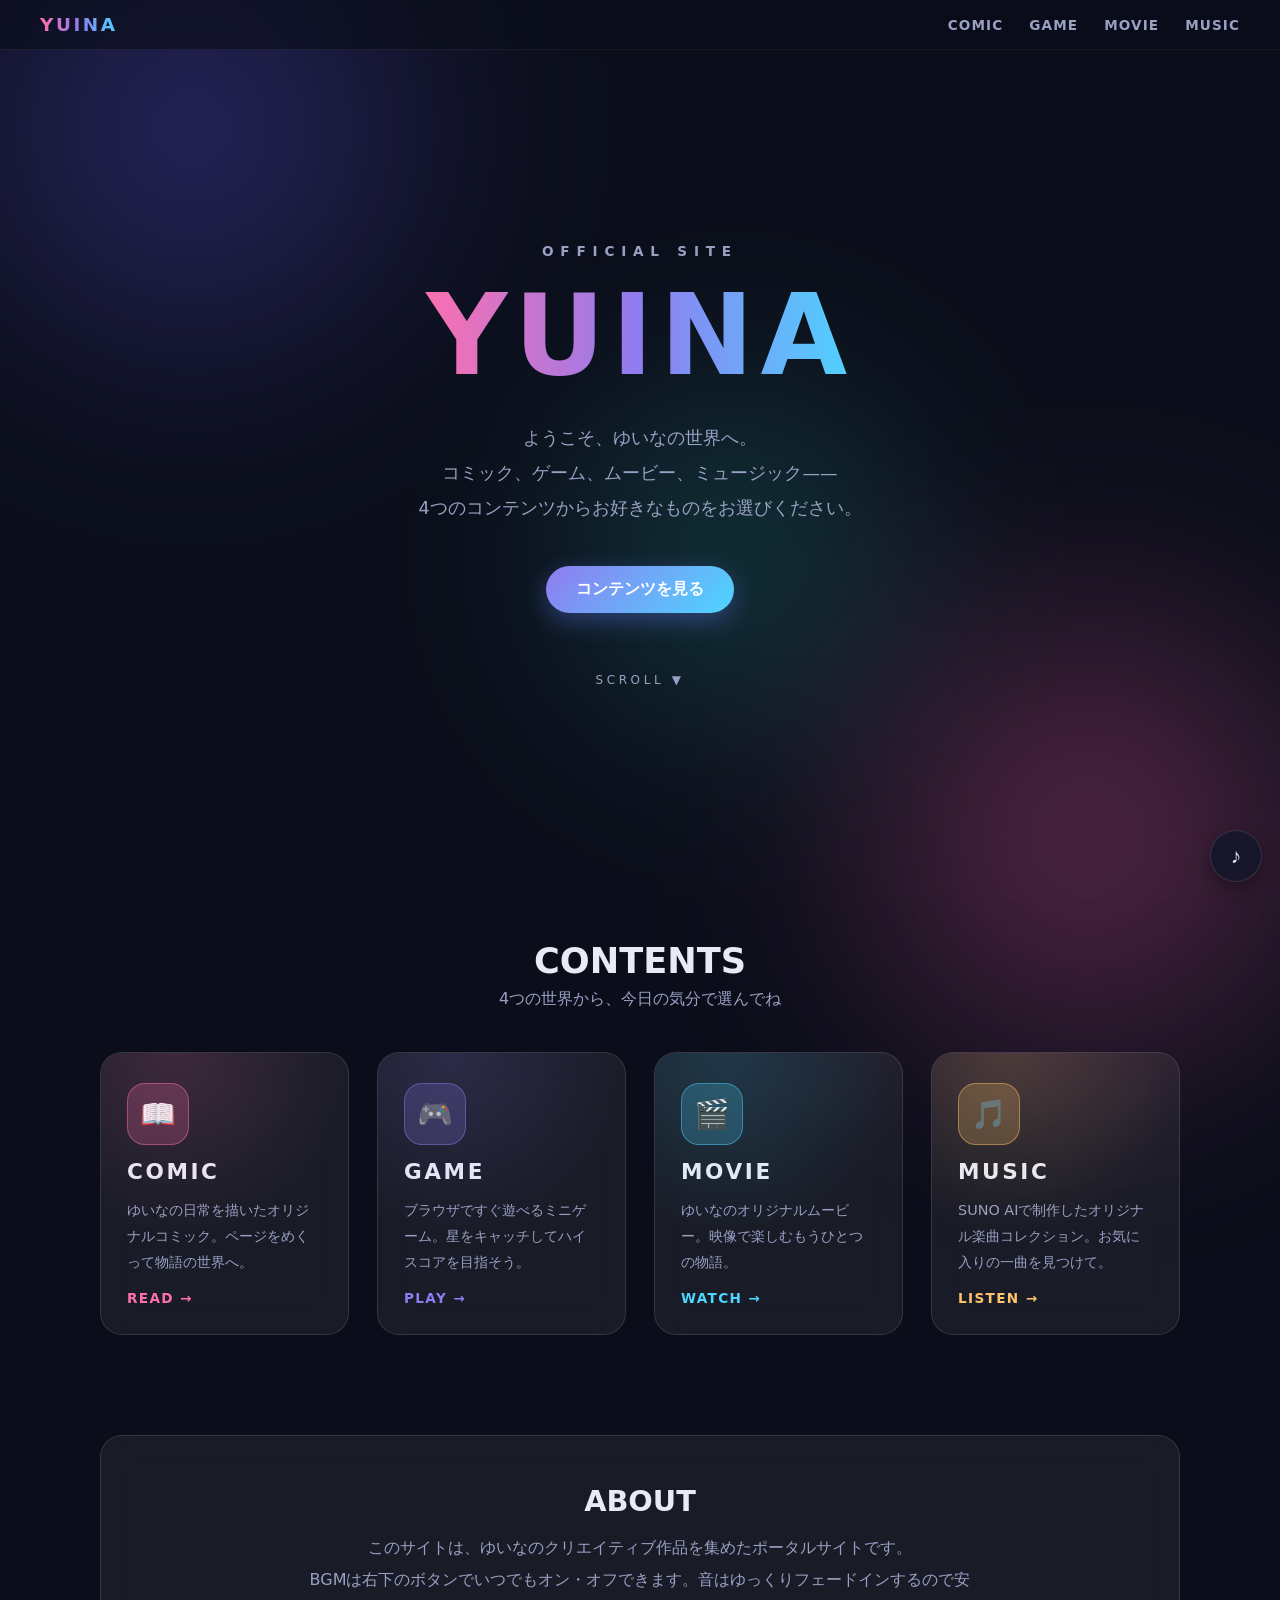
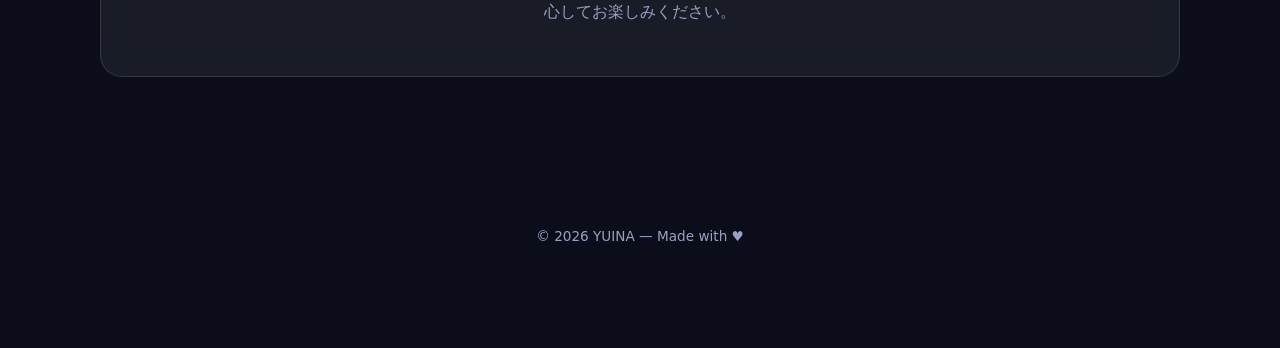
==== index.html @ 10d80e26 "Redesign Yuina site as modern LP with Comic/Game/Movie/Music hub - Rebuild index.html as a modern la" ====
<!doctype html>
<html lang="ja">
  <head>
    <meta charset="UTF-8" />
    <meta name="viewport" content="width=device-width, initial-scale=1.0" />
    <title>YUINA — Comic / Game / Movie / Music</title>
    <meta name="description" content="ゆいなの公式サイト。Comic・Game・Movie・Musicの4つのコンテンツをお楽しみください。" />
    <link rel="stylesheet" href="css/style.css" />
    <style>
      /* ===== LP 専用スタイル ===== */
      .hero {
        min-height: calc(100svh - 70px);
        display: grid;
        place-items: center;
        text-align: center;
        padding: clamp(40px, 8vw, 80px) 0;
      }
      .hero .eyebrow {
        font-size: 0.85rem;
        font-weight: 700;
        letter-spacing: 0.5em;
        color: var(--text-dim);
        text-transform: uppercase;
        margin: 0 0 18px;
      }
      .hero h1 {
        margin: 0;
        font-size: clamp(3rem, 13vw, 7rem);
        line-height: 1.05;
        letter-spacing: 0.06em;
      }
      .hero .lead {
        margin: 26px auto 0;
        max-width: 38em;
        color: var(--text-dim);
        line-height: 2;
        font-size: clamp(0.95rem, 2.6vw, 1.1rem);
      }
      .hero .cta {
        margin-top: 40px;
        display: flex;
        gap: 14px;
        justify-content: center;
        flex-wrap: wrap;
      }
      .scroll-hint {
        margin-top: 60px;
        color: var(--text-dim);
        font-size: 0.75rem;
        letter-spacing: 0.3em;
        animation: bob 2.2s ease-in-out infinite;
      }
      @keyframes bob {
        0%, 100% { transform: translateY(0); opacity: 0.6; }
        50% { transform: translateY(8px); opacity: 1; }
      }

      /* ===== コンテンツ選択カード ===== */
      .contents-section { padding: clamp(30px, 6vw, 60px) 0 20px; }
      .contents-section h2 {
        text-align: center;
        font-size: clamp(1.5rem, 4.5vw, 2.2rem);
        margin: 0 0 8px;
      }
      .contents-section .sub {
        text-align: center;
        color: var(--text-dim);
        margin: 0 0 42px;
      }
      .card-grid {
        display: grid;
        grid-template-columns: repeat(auto-fit, minmax(230px, 1fr));
        gap: clamp(16px, 3vw, 28px);
      }
      .content-card {
        position: relative;
        display: flex;
        flex-direction: column;
        gap: 14px;
        padding: 30px 26px 28px;
        text-decoration: none;
        color: var(--text);
        overflow: hidden;
        transition: transform 0.35s cubic-bezier(0.2, 0.8, 0.2, 1), box-shadow 0.35s ease, border-color 0.35s ease;
      }
      .content-card:hover {
        transform: translateY(-8px) scale(1.02);
        border-color: rgba(255, 255, 255, 0.28);
        box-shadow: 0 18px 44px rgba(0, 0, 0, 0.45);
      }
      .content-card::before {
        content: "";
        position: absolute;
        inset: 0;
        background: radial-gradient(circle at 30% 0%, var(--card-accent) 0%, transparent 55%);
        opacity: 0.16;
        transition: opacity 0.35s ease;
      }
      .content-card:hover::before { opacity: 0.34; }
      .content-card .icon {
        width: 62px;
        height: 62px;
        display: grid;
        place-items: center;
        font-size: 1.8rem;
        border-radius: 18px;
        background: color-mix(in srgb, var(--card-accent) 22%, transparent);
        border: 1px solid color-mix(in srgb, var(--card-accent) 45%, transparent);
      }
      .content-card h3 {
        margin: 0;
        font-size: 1.35rem;
        letter-spacing: 0.12em;
      }
      .content-card p {
        margin: 0;
        color: var(--text-dim);
        font-size: 0.9rem;
        line-height: 1.8;
        flex: 1;
      }
      .content-card .go {
        font-weight: 700;
        font-size: 0.85rem;
        letter-spacing: 0.1em;
        color: var(--card-accent);
        transition: transform 0.3s ease;
      }
      .content-card:hover .go { transform: translateX(6px); }
      .card-comic { --card-accent: var(--accent-comic); }
      .card-game  { --card-accent: var(--accent-game); }
      .card-movie { --card-accent: var(--accent-movie); }
      .card-music { --card-accent: var(--accent-music); }

      /* ===== about ===== */
      .about {
        margin-top: clamp(50px, 9vw, 100px);
        padding: clamp(28px, 5vw, 48px);
        text-align: center;
      }
      .about h2 { margin: 0 0 14px; font-size: clamp(1.3rem, 4vw, 1.8rem); }
      .about p { margin: 0 auto; max-width: 42em; color: var(--text-dim); line-height: 2; }
    </style>
  </head>
  <body>
    <div class="aurora" aria-hidden="true"><span class="blob"></span></div>

    <header class="site-header">
      <a class="brand" href="index.html">YUINA</a>
      <nav class="site-nav" aria-label="メインナビゲーション">
        <a href="comic.html">COMIC</a>
        <a href="game.html">GAME</a>
        <a href="movie.html">MOVIE</a>
        <a href="music.html">MUSIC</a>
      </nav>
    </header>

    <main>
      <!-- ヒーロー -->
      <section class="hero container">
        <div>
          <p class="eyebrow">Official Site</p>
          <h1 class="gradient-text">YUINA</h1>
          <p class="lead">
            ようこそ、ゆいなの世界へ。<br />
            コミック、ゲーム、ムービー、ミュージック——<br class="sp-only" />
            4つのコンテンツからお好きなものをお選びください。
          </p>
          <div class="cta">
            <a class="btn" href="#contents">コンテンツを見る</a>
          </div>
          <div class="scroll-hint" aria-hidden="true">SCROLL ▼</div>
        </div>
      </section>

      <!-- コンテンツ選択 -->
      <section id="contents" class="contents-section container">
        <h2 class="reveal">CONTENTS</h2>
        <p class="sub reveal">4つの世界から、今日の気分で選んでね</p>
        <div class="card-grid">
          <a class="content-card glass card-comic reveal" href="comic.html">
            <span class="icon" aria-hidden="true">📖</span>
            <h3>COMIC</h3>
            <p>ゆいなの日常を描いたオリジナルコミック。ページをめくって物語の世界へ。</p>
            <span class="go">READ →</span>
          </a>
          <a class="content-card glass card-game reveal" href="game.html">
            <span class="icon" aria-hidden="true">🎮</span>
            <h3>GAME</h3>
            <p>ブラウザですぐ遊べるミニゲーム。星をキャッチしてハイスコアを目指そう。</p>
            <span class="go">PLAY →</span>
          </a>
          <a class="content-card glass card-movie reveal" href="movie.html">
            <span class="icon" aria-hidden="true">🎬</span>
            <h3>MOVIE</h3>
            <p>ゆいなのオリジナルムービー。映像で楽しむもうひとつの物語。</p>
            <span class="go">WATCH →</span>
          </a>
          <a class="content-card glass card-music reveal" href="music.html">
            <span class="icon" aria-hidden="true">🎵</span>
            <h3>MUSIC</h3>
            <p>SUNO AIで制作したオリジナル楽曲コレクション。お気に入りの一曲を見つけて。</p>
            <span class="go">LISTEN →</span>
          </a>
        </div>

        <!-- about -->
        <div class="about glass reveal">
          <h2>ABOUT</h2>
          <p>
            このサイトは、ゆいなのクリエイティブ作品を集めたポータルサイトです。<br />
            BGMは右下のボタンでいつでもオン・オフできます。音はゆっくりフェードインするので安心してお楽しみください。
          </p>
        </div>
      </section>
    </main>

    <footer class="site-footer">
      <p>© 2026 YUINA — Made with ♥</p>
    </footer>

    <script src="js/bgm.js"></script>
    <script src="js/reveal.js"></script>
  </body>
</html>
---- css/style.css ----
/* ===== Yuina Site — shared styles ===== */
:root {
  --bg: #0b0e1a;
  --bg-2: #11152a;
  --text: #e8eaf6;
  --text-dim: #9aa0c3;
  --glass: rgba(255, 255, 255, 0.06);
  --glass-border: rgba(255, 255, 255, 0.12);
  --accent-comic: #ff6fae;
  --accent-game: #8f7cf0;
  --accent-movie: #4dd6ff;
  --accent-music: #ffc46b;
  --radius: 22px;
  color-scheme: dark;
}

* { box-sizing: border-box; }

html { scroll-behavior: smooth; }

body {
  margin: 0;
  min-height: 100vh;
  font-family: "Hiragino Kaku Gothic ProN", "Yu Gothic", "Meiryo", system-ui, sans-serif;
  color: var(--text);
  background: var(--bg);
  overflow-x: hidden;
}

/* --- animated aurora background --- */
.aurora {
  position: fixed;
  inset: 0;
  z-index: -2;
  background: var(--bg);
}
.aurora::before,
.aurora::after {
  content: "";
  position: absolute;
  width: 60vmax;
  height: 60vmax;
  border-radius: 50%;
  filter: blur(90px);
  opacity: 0.35;
  animation: drift 26s ease-in-out infinite alternate;
}
.aurora::before {
  background: radial-gradient(circle, #6a5cff 0%, transparent 60%);
  top: -20vmax;
  left: -15vmax;
}
.aurora::after {
  background: radial-gradient(circle, #ff5fa8 0%, transparent 60%);
  bottom: -25vmax;
  right: -15vmax;
  animation-delay: -13s;
}
.aurora .blob {
  position: absolute;
  width: 45vmax;
  height: 45vmax;
  border-radius: 50%;
  filter: blur(90px);
  opacity: 0.25;
  background: radial-gradient(circle, #35d6c8 0%, transparent 60%);
  top: 30%;
  left: 35%;
  animation: drift 32s ease-in-out infinite alternate-reverse;
}
@keyframes drift {
  from { transform: translate(0, 0) scale(1); }
  to   { transform: translate(8vmax, -6vmax) scale(1.15); }
}

/* --- header --- */
.site-header {
  position: sticky;
  top: 0;
  z-index: 10;
  display: flex;
  align-items: center;
  justify-content: space-between;
  gap: 16px;
  padding: 14px clamp(16px, 4vw, 40px);
  background: rgba(11, 14, 26, 0.6);
  backdrop-filter: blur(14px);
  -webkit-backdrop-filter: blur(14px);
  border-bottom: 1px solid rgba(255, 255, 255, 0.06);
}
.brand {
  font-weight: 800;
  font-size: 1.15rem;
  letter-spacing: 0.14em;
  text-decoration: none;
  background: linear-gradient(90deg, #ff6fae, #8f7cf0, #4dd6ff);
  -webkit-background-clip: text;
  background-clip: text;
  color: transparent;
}
.site-nav {
  display: flex;
  gap: clamp(10px, 2.5vw, 26px);
  flex-wrap: wrap;
}
.site-nav a {
  color: var(--text-dim);
  text-decoration: none;
  font-size: 0.85rem;
  font-weight: 600;
  letter-spacing: 0.08em;
  transition: color 0.2s ease;
}
.site-nav a:hover,
.site-nav a[aria-current="page"] { color: var(--text); }

/* --- layout helpers --- */
.container {
  width: min(100%, 1080px);
  margin-inline: auto;
  padding: 0 clamp(16px, 4vw, 32px);
}

.glass {
  background: var(--glass);
  border: 1px solid var(--glass-border);
  border-radius: var(--radius);
  backdrop-filter: blur(16px);
  -webkit-backdrop-filter: blur(16px);
}

/* --- page hero (sub pages) --- */
.page-hero {
  padding: clamp(48px, 9vw, 90px) 0 clamp(24px, 4vw, 40px);
  text-align: center;
}
.page-hero .eyebrow {
  font-size: 0.8rem;
  font-weight: 700;
  letter-spacing: 0.35em;
  color: var(--text-dim);
  text-transform: uppercase;
  margin: 0 0 12px;
}
.page-hero h1 {
  margin: 0;
  font-size: clamp(2rem, 7vw, 3.4rem);
  line-height: 1.15;
}
.page-hero p.lead {
  margin: 18px auto 0;
  max-width: 44em;
  color: var(--text-dim);
  line-height: 1.9;
}
.gradient-text {
  background: linear-gradient(90deg, #ff6fae, #8f7cf0, #4dd6ff);
  -webkit-background-clip: text;
  background-clip: text;
  color: transparent;
}

/* --- scroll reveal --- */
.reveal {
  opacity: 0;
  transform: translateY(28px);
  transition: opacity 0.7s ease, transform 0.7s ease;
}
.reveal.is-visible {
  opacity: 1;
  transform: none;
}

/* --- buttons --- */
.btn {
  display: inline-flex;
  align-items: center;
  gap: 8px;
  border: none;
  border-radius: 999px;
  padding: 13px 30px;
  font-size: 1rem;
  font-weight: 700;
  color: #fff;
  background: linear-gradient(135deg, #8f7cf0, #4dd6ff);
  cursor: pointer;
  text-decoration: none;
  box-shadow: 0 8px 24px rgba(102, 125, 255, 0.35);
  transition: transform 0.2s ease, box-shadow 0.2s ease;
}
.btn:hover { transform: translateY(-2px); box-shadow: 0 12px 28px rgba(102, 125, 255, 0.45); }
.btn:active { transform: translateY(0); }
.btn.ghost {
  background: transparent;
  border: 1px solid var(--glass-border);
  box-shadow: none;
  color: var(--text);
}
.btn.ghost:hover { border-color: rgba(255, 255, 255, 0.35); }

/* --- BGM toggle --- */
.bgm-toggle {
  position: fixed;
  right: 18px;
  bottom: 18px;
  z-index: 20;
  width: 52px;
  height: 52px;
  border-radius: 50%;
  border: 1px solid var(--glass-border);
  background: rgba(17, 21, 42, 0.8);
  backdrop-filter: blur(12px);
  -webkit-backdrop-filter: blur(12px);
  color: var(--text);
  font-size: 1.3rem;
  cursor: pointer;
  display: grid;
  place-items: center;
  transition: transform 0.2s ease, box-shadow 0.2s ease;
  box-shadow: 0 6px 18px rgba(0, 0, 0, 0.35);
}
.bgm-toggle:hover { transform: scale(1.08); }
.bgm-toggle.is-playing {
  box-shadow: 0 0 0 0 rgba(143, 124, 240, 0.6);
  animation: bgm-pulse 2.6s ease-out infinite;
}
@keyframes bgm-pulse {
  0%   { box-shadow: 0 0 0 0 rgba(143, 124, 240, 0.45); }
  100% { box-shadow: 0 0 0 18px rgba(143, 124, 240, 0); }
}

/* --- footer --- */
.site-footer {
  margin-top: clamp(48px, 8vw, 90px);
  padding: 28px 16px 90px;
  text-align: center;
  color: var(--text-dim);
  font-size: 0.85rem;
}

/* --- placeholder notice --- */
.notice {
  padding: 18px 22px;
  border-radius: 14px;
  border: 1px dashed rgba(255, 255, 255, 0.25);
  color: var(--text-dim);
  font-size: 0.9rem;
  line-height: 1.8;
}
.notice code {
  color: var(--text);
  background: rgba(255, 255, 255, 0.08);
  border-radius: 6px;
  padding: 2px 6px;
  font-size: 0.85em;
}

@media (prefers-reduced-motion: reduce) {
  .aurora::before, .aurora::after, .aurora .blob { animation: none; }
  .reveal { opacity: 1; transform: none; transition: none; }
  html { scroll-behavior: auto; }
}
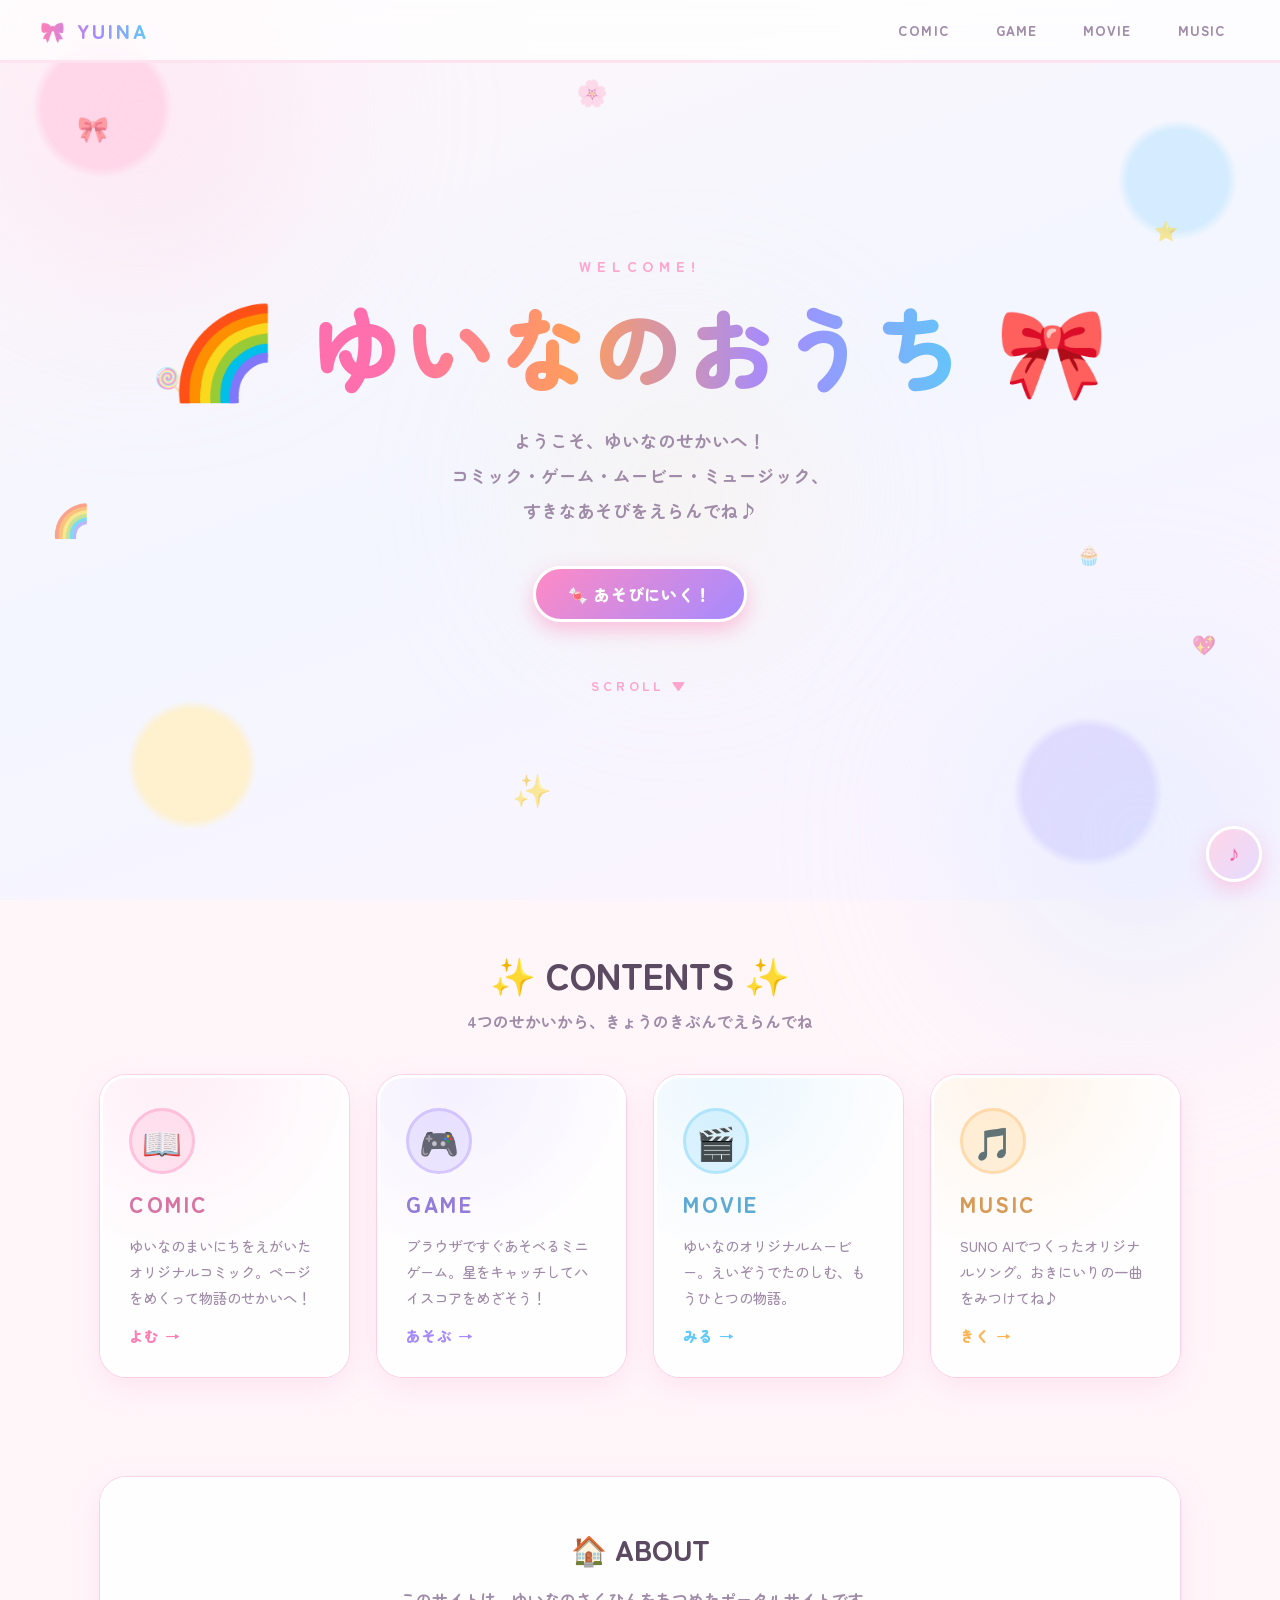
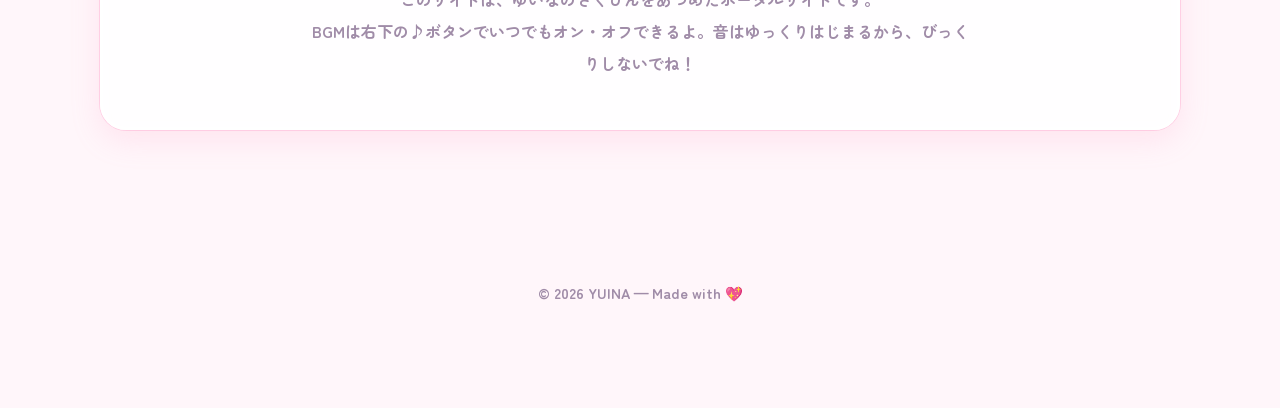
==== commit 2e4de1ba: "Restyle site with cute pop pastel theme for Yuina - Switch from dark theme to pastel pink/lavender p" ====
--- a/index.html
+++ b/index.html
@@ -3,50 +3,59 @@
   <head>
     <meta charset="UTF-8" />
     <meta name="viewport" content="width=device-width, initial-scale=1.0" />
-    <title>YUINA — Comic / Game / Movie / Music</title>
+    <title>ゆいなのおうち — Comic / Game / Movie / Music</title>
     <meta name="description" content="ゆいなの公式サイト。Comic・Game・Movie・Musicの4つのコンテンツをお楽しみください。" />
     <link rel="stylesheet" href="css/style.css" />
     <style>
       /* ===== LP 専用スタイル ===== */
       .hero {
-        min-height: calc(100svh - 70px);
+        min-height: calc(100svh - 76px);
         display: grid;
         place-items: center;
         text-align: center;
         padding: clamp(40px, 8vw, 80px) 0;
       }
       .hero .eyebrow {
-        font-size: 0.85rem;
-        font-weight: 700;
-        letter-spacing: 0.5em;
-        color: var(--text-dim);
+        font-size: 0.9rem;
+        font-weight: 900;
+        letter-spacing: 0.4em;
+        color: #ffa5cd;
         text-transform: uppercase;
         margin: 0 0 18px;
       }
       .hero h1 {
         margin: 0;
-        font-size: clamp(3rem, 13vw, 7rem);
-        line-height: 1.05;
-        letter-spacing: 0.06em;
+        font-size: clamp(2.6rem, 11vw, 5.6rem);
+        line-height: 1.15;
+        font-weight: 900;
+        letter-spacing: 0.04em;
+      }
+      .hero h1 .deco { display: inline-block; animation: bounce 2s ease-in-out infinite; }
+      .hero h1 .deco:last-child { animation-delay: 0.4s; }
+      @keyframes bounce {
+        0%, 100% { transform: translateY(0) rotate(-6deg); }
+        50% { transform: translateY(-12px) rotate(6deg); }
       }
       .hero .lead {
         margin: 26px auto 0;
         max-width: 38em;
         color: var(--text-dim);
         line-height: 2;
+        font-weight: 700;
         font-size: clamp(0.95rem, 2.6vw, 1.1rem);
       }
       .hero .cta {
-        margin-top: 40px;
+        margin-top: 38px;
         display: flex;
         gap: 14px;
         justify-content: center;
         flex-wrap: wrap;
       }
       .scroll-hint {
-        margin-top: 60px;
-        color: var(--text-dim);
-        font-size: 0.75rem;
+        margin-top: 54px;
+        color: #ffa5cd;
+        font-weight: 900;
+        font-size: 0.8rem;
         letter-spacing: 0.3em;
         animation: bob 2.2s ease-in-out infinite;
       }
@@ -59,12 +68,14 @@
       .contents-section { padding: clamp(30px, 6vw, 60px) 0 20px; }
       .contents-section h2 {
         text-align: center;
-        font-size: clamp(1.5rem, 4.5vw, 2.2rem);
+        font-size: clamp(1.6rem, 4.5vw, 2.3rem);
+        font-weight: 900;
         margin: 0 0 8px;
       }
       .contents-section .sub {
         text-align: center;
         color: var(--text-dim);
+        font-weight: 700;
         margin: 0 0 42px;
       }
       .card-grid {
@@ -81,36 +92,39 @@
         text-decoration: none;
         color: var(--text);
         overflow: hidden;
-        transition: transform 0.35s cubic-bezier(0.2, 0.8, 0.2, 1), box-shadow 0.35s ease, border-color 0.35s ease;
+        transition: transform 0.35s cubic-bezier(0.34, 1.56, 0.64, 1), box-shadow 0.35s ease;
       }
       .content-card:hover {
-        transform: translateY(-8px) scale(1.02);
-        border-color: rgba(255, 255, 255, 0.28);
-        box-shadow: 0 18px 44px rgba(0, 0, 0, 0.45);
+        transform: translateY(-10px) rotate(-1.5deg) scale(1.03);
+        box-shadow: 0 20px 44px color-mix(in srgb, var(--card-accent) 35%, transparent), 0 0 0 1px var(--card-border);
       }
       .content-card::before {
         content: "";
         position: absolute;
         inset: 0;
         background: radial-gradient(circle at 30% 0%, var(--card-accent) 0%, transparent 55%);
-        opacity: 0.16;
+        opacity: 0.12;
         transition: opacity 0.35s ease;
       }
-      .content-card:hover::before { opacity: 0.34; }
+      .content-card:hover::before { opacity: 0.26; }
       .content-card .icon {
-        width: 62px;
-        height: 62px;
+        width: 66px;
+        height: 66px;
         display: grid;
         place-items: center;
-        font-size: 1.8rem;
-        border-radius: 18px;
-        background: color-mix(in srgb, var(--card-accent) 22%, transparent);
-        border: 1px solid color-mix(in srgb, var(--card-accent) 45%, transparent);
-      }
+        font-size: 2rem;
+        border-radius: 50%;
+        background: color-mix(in srgb, var(--card-accent) 18%, #fff);
+        border: 3px solid color-mix(in srgb, var(--card-accent) 45%, #fff);
+        transition: transform 0.35s cubic-bezier(0.34, 1.56, 0.64, 1);
+      }
+      .content-card:hover .icon { transform: scale(1.15) rotate(10deg); }
       .content-card h3 {
         margin: 0;
         font-size: 1.35rem;
+        font-weight: 900;
         letter-spacing: 0.12em;
+        color: color-mix(in srgb, var(--card-accent) 75%, #5c4a63);
       }
       .content-card p {
         margin: 0;
@@ -120,13 +134,13 @@
         flex: 1;
       }
       .content-card .go {
-        font-weight: 700;
-        font-size: 0.85rem;
+        font-weight: 900;
+        font-size: 0.9rem;
         letter-spacing: 0.1em;
         color: var(--card-accent);
         transition: transform 0.3s ease;
       }
-      .content-card:hover .go { transform: translateX(6px); }
+      .content-card:hover .go { transform: translateX(8px); }
       .card-comic { --card-accent: var(--accent-comic); }
       .card-game  { --card-accent: var(--accent-game); }
       .card-movie { --card-accent: var(--accent-movie); }
@@ -138,15 +152,25 @@
         padding: clamp(28px, 5vw, 48px);
         text-align: center;
       }
-      .about h2 { margin: 0 0 14px; font-size: clamp(1.3rem, 4vw, 1.8rem); }
-      .about p { margin: 0 auto; max-width: 42em; color: var(--text-dim); line-height: 2; }
+      .about h2 { margin: 0 0 14px; font-size: clamp(1.3rem, 4vw, 1.8rem); font-weight: 900; }
+      .about p { margin: 0 auto; max-width: 42em; color: var(--text-dim); line-height: 2; font-weight: 700; }
     </style>
   </head>
   <body>
     <div class="aurora" aria-hidden="true"><span class="blob"></span></div>
+    <div class="floaties" aria-hidden="true">
+      <span style="top: 12%; left: 6%">🎀</span>
+      <span style="top: 24%; right: 8%">⭐</span>
+      <span style="top: 55%; left: 4%">🌈</span>
+      <span style="top: 70%; right: 5%">💖</span>
+      <span style="top: 40%; left: 12%">🍭</span>
+      <span style="top: 85%; left: 40%">✨</span>
+      <span style="top: 8%; left: 45%">🌸</span>
+      <span style="top: 60%; right: 14%">🧁</span>
+    </div>
 
     <header class="site-header">
-      <a class="brand" href="index.html">YUINA</a>
+      <a class="brand" href="index.html">🎀 YUINA</a>
       <nav class="site-nav" aria-label="メインナビゲーション">
         <a href="comic.html">COMIC</a>
         <a href="game.html">GAME</a>
@@ -159,15 +183,15 @@
       <!-- ヒーロー -->
       <section class="hero container">
         <div>
-          <p class="eyebrow">Official Site</p>
-          <h1 class="gradient-text">YUINA</h1>
+          <p class="eyebrow">Welcome!</p>
+          <h1><span class="deco">🌈</span> <span class="gradient-text">ゆいなのおうち</span> <span class="deco">🎀</span></h1>
           <p class="lead">
-            ようこそ、ゆいなの世界へ。<br />
-            コミック、ゲーム、ムービー、ミュージック——<br class="sp-only" />
-            4つのコンテンツからお好きなものをお選びください。
+            ようこそ、ゆいなのせかいへ！<br />
+            コミック・ゲーム・ムービー・ミュージック、<br />
+            すきなあそびをえらんでね♪
           </p>
           <div class="cta">
-            <a class="btn" href="#contents">コンテンツを見る</a>
+            <a class="btn" href="#contents">🍬 あそびにいく！</a>
           </div>
           <div class="scroll-hint" aria-hidden="true">SCROLL ▼</div>
         </div>
@@ -175,48 +199,48 @@
 
       <!-- コンテンツ選択 -->
       <section id="contents" class="contents-section container">
-        <h2 class="reveal">CONTENTS</h2>
-        <p class="sub reveal">4つの世界から、今日の気分で選んでね</p>
+        <h2 class="reveal">✨ CONTENTS ✨</h2>
+        <p class="sub reveal">4つのせかいから、きょうのきぶんでえらんでね</p>
         <div class="card-grid">
           <a class="content-card glass card-comic reveal" href="comic.html">
             <span class="icon" aria-hidden="true">📖</span>
             <h3>COMIC</h3>
-            <p>ゆいなの日常を描いたオリジナルコミック。ページをめくって物語の世界へ。</p>
-            <span class="go">READ →</span>
+            <p>ゆいなのまいにちをえがいたオリジナルコミック。ページをめくって物語のせかいへ！</p>
+            <span class="go">よむ →</span>
           </a>
           <a class="content-card glass card-game reveal" href="game.html">
             <span class="icon" aria-hidden="true">🎮</span>
             <h3>GAME</h3>
-            <p>ブラウザですぐ遊べるミニゲーム。星をキャッチしてハイスコアを目指そう。</p>
-            <span class="go">PLAY →</span>
+            <p>ブラウザですぐあそべるミニゲーム。星をキャッチしてハイスコアをめざそう！</p>
+            <span class="go">あそぶ →</span>
           </a>
           <a class="content-card glass card-movie reveal" href="movie.html">
             <span class="icon" aria-hidden="true">🎬</span>
             <h3>MOVIE</h3>
-            <p>ゆいなのオリジナルムービー。映像で楽しむもうひとつの物語。</p>
-            <span class="go">WATCH →</span>
+            <p>ゆいなのオリジナルムービー。えいぞうでたのしむ、もうひとつの物語。</p>
+            <span class="go">みる →</span>
           </a>
           <a class="content-card glass card-music reveal" href="music.html">
             <span class="icon" aria-hidden="true">🎵</span>
             <h3>MUSIC</h3>
-            <p>SUNO AIで制作したオリジナル楽曲コレクション。お気に入りの一曲を見つけて。</p>
-            <span class="go">LISTEN →</span>
+            <p>SUNO AIでつくったオリジナルソング。おきにいりの一曲をみつけてね♪</p>
+            <span class="go">きく →</span>
           </a>
         </div>
 
         <!-- about -->
         <div class="about glass reveal">
-          <h2>ABOUT</h2>
+          <h2>🏠 ABOUT</h2>
           <p>
-            このサイトは、ゆいなのクリエイティブ作品を集めたポータルサイトです。<br />
-            BGMは右下のボタンでいつでもオン・オフできます。音はゆっくりフェードインするので安心してお楽しみください。
+            このサイトは、ゆいなのさくひんをあつめたポータルサイトです。<br />
+            BGMは右下の♪ボタンでいつでもオン・オフできるよ。音はゆっくりはじまるから、びっくりしないでね！
           </p>
         </div>
       </section>
     </main>
 
     <footer class="site-footer">
-      <p>© 2026 YUINA — Made with ♥</p>
+      <p>© 2026 YUINA — Made with 💖</p>
     </footer>
 
     <script src="js/bgm.js"></script>
--- a/css/style.css
+++ b/css/style.css
@@ -1,17 +1,18 @@
-/* ===== Yuina Site — shared styles ===== */
+/* ===== Yuina Site — shared styles（かわいい♡POPテーマ） ===== */
+@import url("https://fonts.googleapis.com/css2?family=Zen+Maru+Gothic:wght@500;700;900&display=swap");
+
 :root {
-  --bg: #0b0e1a;
-  --bg-2: #11152a;
-  --text: #e8eaf6;
-  --text-dim: #9aa0c3;
-  --glass: rgba(255, 255, 255, 0.06);
-  --glass-border: rgba(255, 255, 255, 0.12);
-  --accent-comic: #ff6fae;
-  --accent-game: #8f7cf0;
-  --accent-movie: #4dd6ff;
-  --accent-music: #ffc46b;
-  --radius: 22px;
-  color-scheme: dark;
+  --bg: #fff6fa;
+  --text: #5c4a63;
+  --text-dim: #a08ca8;
+  --card: rgba(255, 255, 255, 0.85);
+  --card-border: #ffd6e8;
+  --accent-comic: #ff7fb5;
+  --accent-game: #a58bff;
+  --accent-movie: #5fc9f8;
+  --accent-music: #ffb454;
+  --radius: 26px;
+  color-scheme: light;
 }
 
 * { box-sizing: border-box; }
@@ -21,56 +22,83 @@
 body {
   margin: 0;
   min-height: 100vh;
-  font-family: "Hiragino Kaku Gothic ProN", "Yu Gothic", "Meiryo", system-ui, sans-serif;
+  font-family: "Zen Maru Gothic", "Hiragino Maru Gothic ProN", "Yu Gothic", "Meiryo", system-ui, sans-serif;
+  font-weight: 500;
   color: var(--text);
   background: var(--bg);
   overflow-x: hidden;
 }
 
-/* --- animated aurora background --- */
+/* --- ふわふわパステル背景 --- */
 .aurora {
   position: fixed;
   inset: 0;
   z-index: -2;
-  background: var(--bg);
+  background:
+    radial-gradient(circle at 8% 12%, rgba(255, 214, 232, 0.9) 0 60px, transparent 70px),
+    radial-gradient(circle at 92% 20%, rgba(209, 235, 255, 0.9) 0 50px, transparent 60px),
+    radial-gradient(circle at 15% 85%, rgba(255, 240, 200, 0.9) 0 55px, transparent 65px),
+    radial-gradient(circle at 85% 88%, rgba(224, 214, 255, 0.9) 0 65px, transparent 75px),
+    linear-gradient(160deg, #fff6fa 0%, #f3f6ff 50%, #fdf4ff 100%);
 }
 .aurora::before,
 .aurora::after {
   content: "";
   position: absolute;
-  width: 60vmax;
-  height: 60vmax;
+  width: 46vmax;
+  height: 46vmax;
   border-radius: 50%;
-  filter: blur(90px);
-  opacity: 0.35;
-  animation: drift 26s ease-in-out infinite alternate;
+  filter: blur(80px);
+  opacity: 0.5;
+  animation: drift 24s ease-in-out infinite alternate;
 }
 .aurora::before {
-  background: radial-gradient(circle, #6a5cff 0%, transparent 60%);
-  top: -20vmax;
-  left: -15vmax;
+  background: radial-gradient(circle, #ffd1e6 0%, transparent 60%);
+  top: -14vmax;
+  left: -12vmax;
 }
 .aurora::after {
-  background: radial-gradient(circle, #ff5fa8 0%, transparent 60%);
-  bottom: -25vmax;
-  right: -15vmax;
-  animation-delay: -13s;
+  background: radial-gradient(circle, #cfe6ff 0%, transparent 60%);
+  bottom: -18vmax;
+  right: -12vmax;
+  animation-delay: -12s;
 }
 .aurora .blob {
   position: absolute;
-  width: 45vmax;
-  height: 45vmax;
+  width: 38vmax;
+  height: 38vmax;
   border-radius: 50%;
-  filter: blur(90px);
-  opacity: 0.25;
-  background: radial-gradient(circle, #35d6c8 0%, transparent 60%);
-  top: 30%;
-  left: 35%;
-  animation: drift 32s ease-in-out infinite alternate-reverse;
+  filter: blur(80px);
+  opacity: 0.4;
+  background: radial-gradient(circle, #ffeccf 0%, transparent 60%);
+  top: 28%;
+  left: 34%;
+  animation: drift 30s ease-in-out infinite alternate-reverse;
 }
 @keyframes drift {
   from { transform: translate(0, 0) scale(1); }
-  to   { transform: translate(8vmax, -6vmax) scale(1.15); }
+  to   { transform: translate(7vmax, -5vmax) scale(1.12); }
+}
+
+/* --- 浮かぶデコレーション（絵文字） --- */
+.floaties {
+  position: fixed;
+  inset: 0;
+  z-index: -1;
+  pointer-events: none;
+  overflow: hidden;
+}
+.floaties span {
+  position: absolute;
+  font-size: 1.6rem;
+  opacity: 0.5;
+  animation: floaty 9s ease-in-out infinite;
+}
+.floaties span:nth-child(2n) { animation-duration: 12s; font-size: 1.2rem; }
+.floaties span:nth-child(3n) { animation-duration: 15s; font-size: 2rem; }
+@keyframes floaty {
+  0%, 100% { transform: translateY(0) rotate(-8deg); }
+  50%      { transform: translateY(-26px) rotate(8deg); }
 }
 
 /* --- header --- */
@@ -83,36 +111,46 @@
   justify-content: space-between;
   gap: 16px;
   padding: 14px clamp(16px, 4vw, 40px);
-  background: rgba(11, 14, 26, 0.6);
+  background: rgba(255, 255, 255, 0.75);
   backdrop-filter: blur(14px);
   -webkit-backdrop-filter: blur(14px);
-  border-bottom: 1px solid rgba(255, 255, 255, 0.06);
+  border-bottom: 3px solid #ffe3ef;
 }
 .brand {
-  font-weight: 800;
-  font-size: 1.15rem;
+  font-weight: 900;
+  font-size: 1.25rem;
   letter-spacing: 0.14em;
   text-decoration: none;
-  background: linear-gradient(90deg, #ff6fae, #8f7cf0, #4dd6ff);
+  background: linear-gradient(90deg, #ff7fb5, #a58bff, #5fc9f8);
   -webkit-background-clip: text;
   background-clip: text;
   color: transparent;
 }
 .site-nav {
   display: flex;
-  gap: clamp(10px, 2.5vw, 26px);
+  gap: clamp(8px, 2vw, 18px);
   flex-wrap: wrap;
 }
 .site-nav a {
   color: var(--text-dim);
   text-decoration: none;
   font-size: 0.85rem;
-  font-weight: 600;
+  font-weight: 900;
   letter-spacing: 0.08em;
-  transition: color 0.2s ease;
-}
-.site-nav a:hover,
-.site-nav a[aria-current="page"] { color: var(--text); }
+  padding: 6px 14px;
+  border-radius: 999px;
+  transition: color 0.2s ease, background 0.2s ease, transform 0.2s ease;
+}
+.site-nav a:hover {
+  color: #ff5f9e;
+  background: #fff0f6;
+  transform: translateY(-2px) rotate(-2deg);
+}
+.site-nav a[aria-current="page"] {
+  color: #fff;
+  background: linear-gradient(135deg, #ff8ac5, #ffb1d9);
+  box-shadow: 0 4px 12px rgba(255, 127, 181, 0.4);
+}
 
 /* --- layout helpers --- */
 .container {
@@ -121,40 +159,44 @@
   padding: 0 clamp(16px, 4vw, 32px);
 }
 
+/* ステッカー風カード */
 .glass {
-  background: var(--glass);
-  border: 1px solid var(--glass-border);
+  background: var(--card);
+  border: 3px solid #fff;
   border-radius: var(--radius);
-  backdrop-filter: blur(16px);
-  -webkit-backdrop-filter: blur(16px);
+  backdrop-filter: blur(10px);
+  -webkit-backdrop-filter: blur(10px);
+  box-shadow: 0 10px 30px rgba(255, 143, 189, 0.18), 0 0 0 1px var(--card-border);
 }
 
 /* --- page hero (sub pages) --- */
 .page-hero {
-  padding: clamp(48px, 9vw, 90px) 0 clamp(24px, 4vw, 40px);
+  padding: clamp(44px, 8vw, 80px) 0 clamp(24px, 4vw, 40px);
   text-align: center;
 }
 .page-hero .eyebrow {
-  font-size: 0.8rem;
-  font-weight: 700;
+  font-size: 0.85rem;
+  font-weight: 900;
   letter-spacing: 0.35em;
-  color: var(--text-dim);
+  color: #ffa5cd;
   text-transform: uppercase;
   margin: 0 0 12px;
 }
 .page-hero h1 {
   margin: 0;
-  font-size: clamp(2rem, 7vw, 3.4rem);
-  line-height: 1.15;
+  font-size: clamp(2rem, 7vw, 3.2rem);
+  line-height: 1.2;
+  font-weight: 900;
 }
 .page-hero p.lead {
   margin: 18px auto 0;
   max-width: 44em;
   color: var(--text-dim);
   line-height: 1.9;
+  font-weight: 700;
 }
 .gradient-text {
-  background: linear-gradient(90deg, #ff6fae, #8f7cf0, #4dd6ff);
+  background: linear-gradient(90deg, #ff6fae 10%, #ff9d5c 40%, #a58bff 70%, #5fc9f8 100%);
   -webkit-background-clip: text;
   background-clip: text;
   color: transparent;
@@ -163,40 +205,44 @@
 /* --- scroll reveal --- */
 .reveal {
   opacity: 0;
-  transform: translateY(28px);
-  transition: opacity 0.7s ease, transform 0.7s ease;
+  transform: translateY(28px) scale(0.97);
+  transition: opacity 0.6s ease, transform 0.6s cubic-bezier(0.34, 1.56, 0.64, 1);
 }
 .reveal.is-visible {
   opacity: 1;
   transform: none;
 }
 
-/* --- buttons --- */
+/* --- buttons（キャンディみたいなぷにぷにボタン） --- */
 .btn {
   display: inline-flex;
   align-items: center;
   gap: 8px;
-  border: none;
+  border: 3px solid #fff;
   border-radius: 999px;
-  padding: 13px 30px;
+  padding: 13px 32px;
+  font-family: inherit;
   font-size: 1rem;
-  font-weight: 700;
+  font-weight: 900;
+  letter-spacing: 0.05em;
   color: #fff;
-  background: linear-gradient(135deg, #8f7cf0, #4dd6ff);
+  background: linear-gradient(135deg, #ff8ac5, #a58bff);
   cursor: pointer;
   text-decoration: none;
-  box-shadow: 0 8px 24px rgba(102, 125, 255, 0.35);
-  transition: transform 0.2s ease, box-shadow 0.2s ease;
-}
-.btn:hover { transform: translateY(-2px); box-shadow: 0 12px 28px rgba(102, 125, 255, 0.45); }
-.btn:active { transform: translateY(0); }
+  box-shadow: 0 8px 20px rgba(255, 127, 181, 0.45);
+  transition: transform 0.2s cubic-bezier(0.34, 1.56, 0.64, 1), box-shadow 0.2s ease;
+}
+.btn:hover { transform: translateY(-3px) scale(1.05); box-shadow: 0 12px 26px rgba(255, 127, 181, 0.55); }
+.btn:active { transform: translateY(0) scale(0.97); }
+.btn:disabled { opacity: 0.6; cursor: default; transform: none; }
 .btn.ghost {
-  background: transparent;
-  border: 1px solid var(--glass-border);
-  box-shadow: none;
-  color: var(--text);
-}
-.btn.ghost:hover { border-color: rgba(255, 255, 255, 0.35); }
+  background: #fff;
+  border: 3px solid #ffd6e8;
+  box-shadow: 0 4px 12px rgba(255, 143, 189, 0.2);
+  color: #ff5f9e;
+}
+.btn.ghost:hover { border-color: #ff9ecb; }
+.btn.ghost:disabled { color: #d8c4d8; border-color: #f3e3ee; }
 
 /* --- BGM toggle --- */
 .bgm-toggle {
@@ -204,29 +250,26 @@
   right: 18px;
   bottom: 18px;
   z-index: 20;
-  width: 52px;
-  height: 52px;
+  width: 56px;
+  height: 56px;
   border-radius: 50%;
-  border: 1px solid var(--glass-border);
-  background: rgba(17, 21, 42, 0.8);
-  backdrop-filter: blur(12px);
-  -webkit-backdrop-filter: blur(12px);
-  color: var(--text);
-  font-size: 1.3rem;
+  border: 3px solid #fff;
+  background: linear-gradient(135deg, #ffd6e8, #e5dbff);
+  color: #ff5f9e;
+  font-size: 1.4rem;
   cursor: pointer;
   display: grid;
   place-items: center;
-  transition: transform 0.2s ease, box-shadow 0.2s ease;
-  box-shadow: 0 6px 18px rgba(0, 0, 0, 0.35);
-}
-.bgm-toggle:hover { transform: scale(1.08); }
+  transition: transform 0.2s cubic-bezier(0.34, 1.56, 0.64, 1);
+  box-shadow: 0 8px 20px rgba(255, 143, 189, 0.4);
+}
+.bgm-toggle:hover { transform: scale(1.12) rotate(8deg); }
 .bgm-toggle.is-playing {
-  box-shadow: 0 0 0 0 rgba(143, 124, 240, 0.6);
-  animation: bgm-pulse 2.6s ease-out infinite;
+  animation: bgm-pulse 2.4s ease-out infinite;
 }
 @keyframes bgm-pulse {
-  0%   { box-shadow: 0 0 0 0 rgba(143, 124, 240, 0.45); }
-  100% { box-shadow: 0 0 0 18px rgba(143, 124, 240, 0); }
+  0%   { box-shadow: 0 0 0 0 rgba(255, 138, 197, 0.55); }
+  100% { box-shadow: 0 0 0 18px rgba(255, 138, 197, 0); }
 }
 
 /* --- footer --- */
@@ -235,28 +278,30 @@
   padding: 28px 16px 90px;
   text-align: center;
   color: var(--text-dim);
-  font-size: 0.85rem;
+  font-weight: 700;
+  font-size: 0.9rem;
 }
 
 /* --- placeholder notice --- */
 .notice {
   padding: 18px 22px;
-  border-radius: 14px;
-  border: 1px dashed rgba(255, 255, 255, 0.25);
+  border-radius: 18px;
+  border: 3px dashed #ffd6e8;
+  background: rgba(255, 255, 255, 0.6);
   color: var(--text-dim);
   font-size: 0.9rem;
   line-height: 1.8;
 }
 .notice code {
-  color: var(--text);
-  background: rgba(255, 255, 255, 0.08);
-  border-radius: 6px;
-  padding: 2px 6px;
+  color: #ff5f9e;
+  background: #fff0f6;
+  border-radius: 8px;
+  padding: 2px 8px;
   font-size: 0.85em;
 }
 
 @media (prefers-reduced-motion: reduce) {
-  .aurora::before, .aurora::after, .aurora .blob { animation: none; }
+  .aurora::before, .aurora::after, .aurora .blob, .floaties span { animation: none; }
   .reveal { opacity: 1; transform: none; transition: none; }
   html { scroll-behavior: auto; }
 }
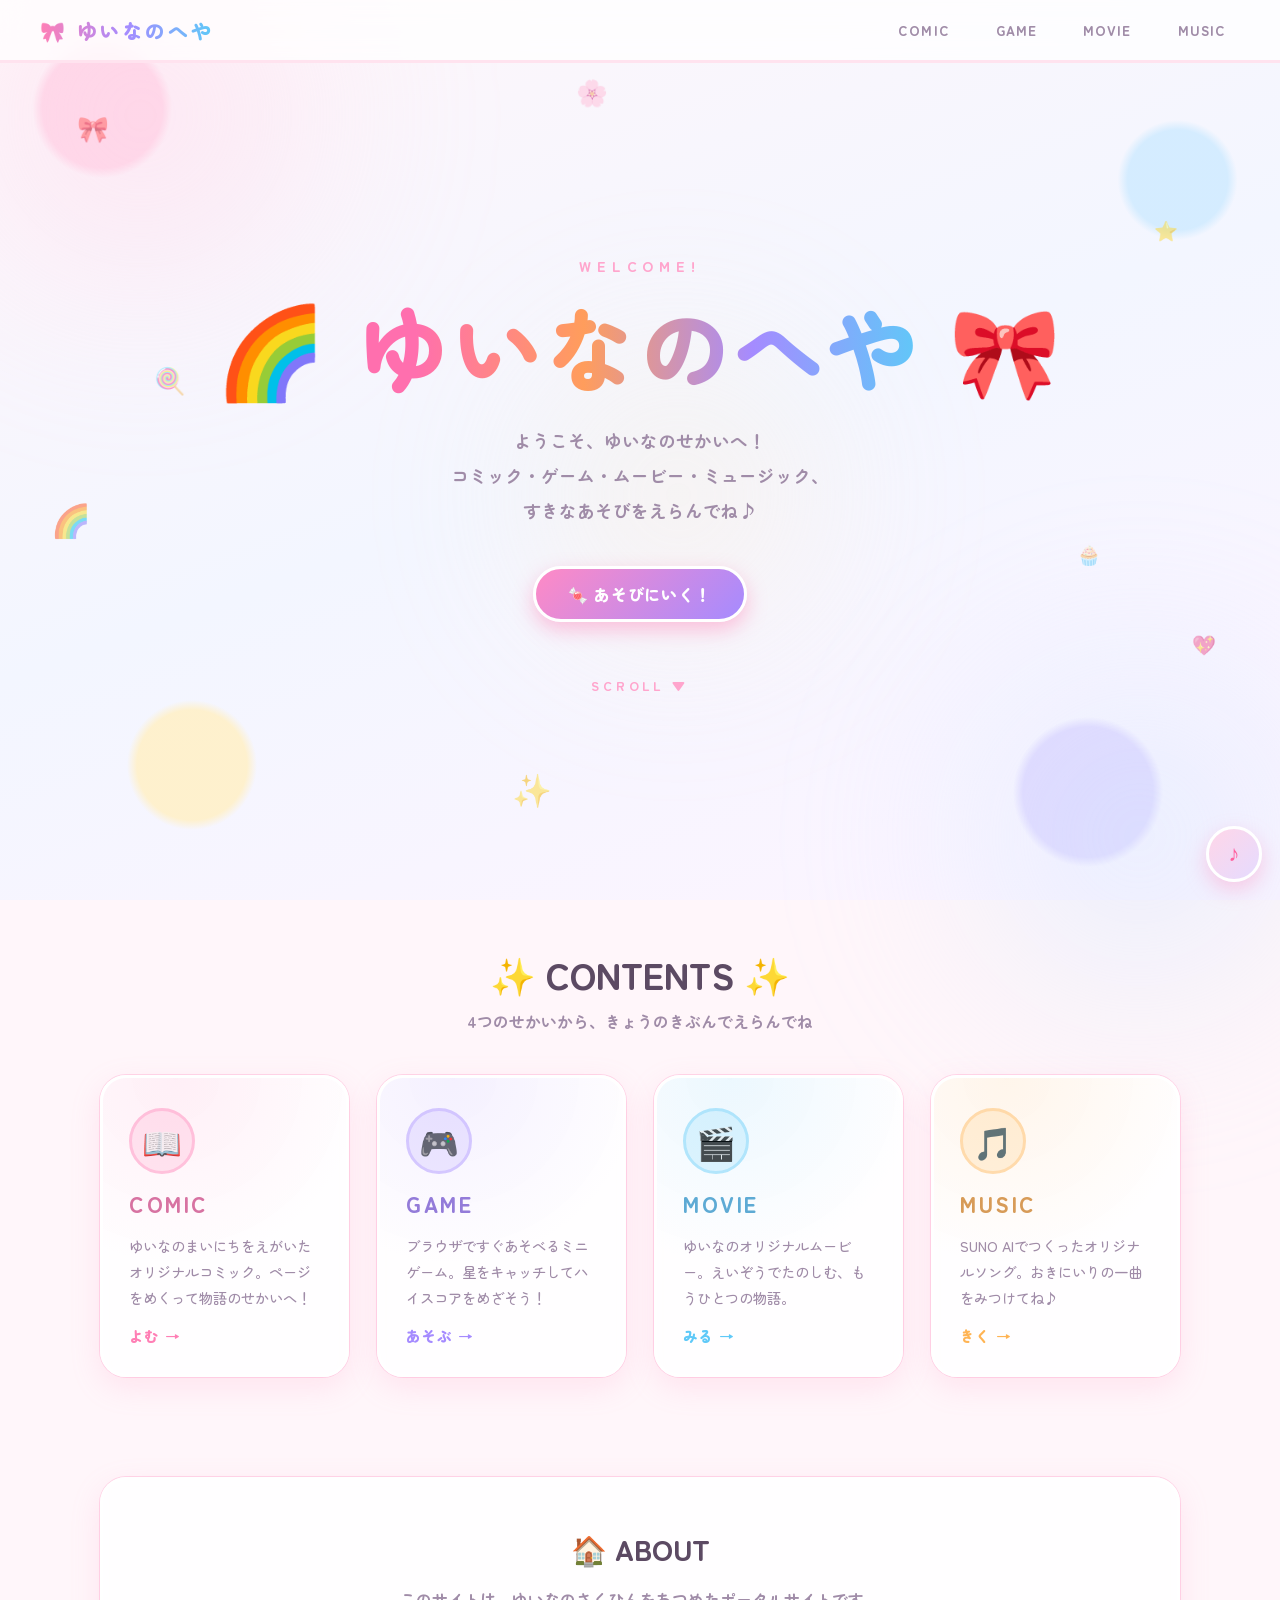
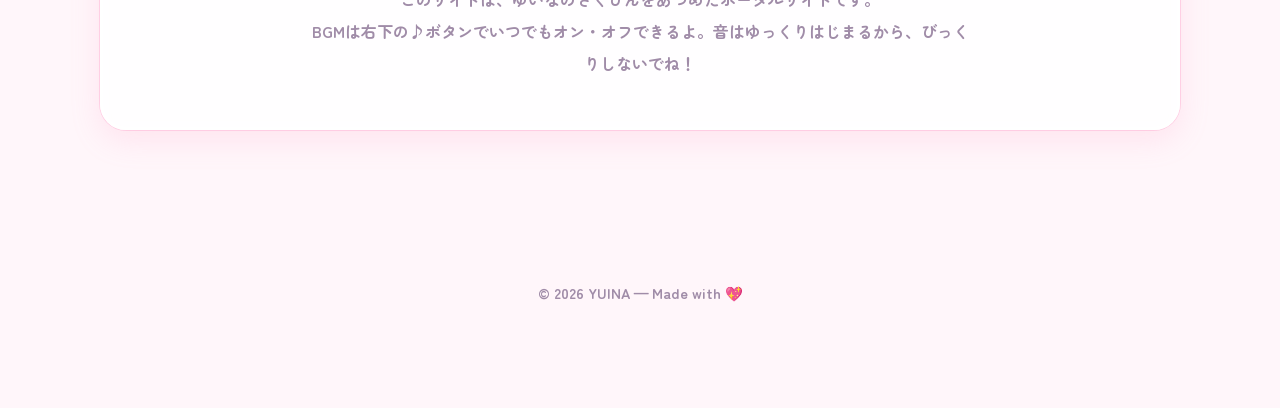
==== commit 575e5992: "Add mobile layout, easy content-add buttons, and rename site to ゆいなのへや - Add smartphone media querie" ====
--- a/index.html
+++ b/index.html
@@ -3,7 +3,7 @@
   <head>
     <meta charset="UTF-8" />
     <meta name="viewport" content="width=device-width, initial-scale=1.0" />
-    <title>ゆいなのおうち — Comic / Game / Movie / Music</title>
+    <title>ゆいなのへや — Comic / Game / Movie / Music</title>
     <meta name="description" content="ゆいなの公式サイト。Comic・Game・Movie・Musicの4つのコンテンツをお楽しみください。" />
     <link rel="stylesheet" href="css/style.css" />
     <style>
@@ -170,7 +170,7 @@
     </div>
 
     <header class="site-header">
-      <a class="brand" href="index.html">🎀 YUINA</a>
+      <a class="brand" href="index.html">🎀 ゆいなのへや</a>
       <nav class="site-nav" aria-label="メインナビゲーション">
         <a href="comic.html">COMIC</a>
         <a href="game.html">GAME</a>
@@ -184,7 +184,7 @@
       <section class="hero container">
         <div>
           <p class="eyebrow">Welcome!</p>
-          <h1><span class="deco">🌈</span> <span class="gradient-text">ゆいなのおうち</span> <span class="deco">🎀</span></h1>
+          <h1><span class="deco">🌈</span> <span class="gradient-text">ゆいなのへや</span> <span class="deco">🎀</span></h1>
           <p class="lead">
             ようこそ、ゆいなのせかいへ！<br />
             コミック・ゲーム・ムービー・ミュージック、<br />
--- a/css/style.css
+++ b/css/style.css
@@ -300,6 +300,55 @@
   font-size: 0.85em;
 }
 
+/* --- ローカル追加コンテンツ（この端末のみ）バッジと削除ボタン --- */
+.local-badge {
+  display: inline-block;
+  font-size: 0.7rem;
+  font-weight: 900;
+  color: #7c5fd3;
+  background: #efe9ff;
+  border: 1px solid #d4c6ff;
+  border-radius: 999px;
+  padding: 2px 10px;
+  margin-left: 8px;
+  vertical-align: middle;
+}
+.remove-btn {
+  font-family: inherit;
+  font-weight: 900;
+  font-size: 0.75rem;
+  color: #d9668f;
+  background: #fff;
+  border: 2px solid #ffd6e8;
+  border-radius: 999px;
+  padding: 4px 12px;
+  cursor: pointer;
+  transition: background 0.2s ease;
+}
+.remove-btn:hover { background: #fff0f6; }
+.add-bar {
+  margin: 22px auto 0;
+  display: flex;
+  justify-content: center;
+}
+
+/* --- スマートフォン向け調整 --- */
+@media (max-width: 640px) {
+  .site-header {
+    flex-direction: column;
+    gap: 8px;
+    padding: 10px 12px;
+  }
+  .brand { font-size: 1.1rem; }
+  .site-nav { justify-content: center; gap: 2px; }
+  .site-nav a { font-size: 0.78rem; padding: 5px 10px; letter-spacing: 0.04em; }
+  .floaties span { font-size: 1.1rem !important; opacity: 0.3; }
+  .btn { padding: 11px 22px; font-size: 0.95rem; }
+  .bgm-toggle { width: 48px; height: 48px; right: 12px; bottom: 12px; font-size: 1.2rem; }
+  .notice { font-size: 0.82rem; padding: 14px 16px; }
+  .page-hero { padding-top: 32px; }
+}
+
 @media (prefers-reduced-motion: reduce) {
   .aurora::before, .aurora::after, .aurora .blob, .floaties span { animation: none; }
   .reveal { opacity: 1; transform: none; transition: none; }
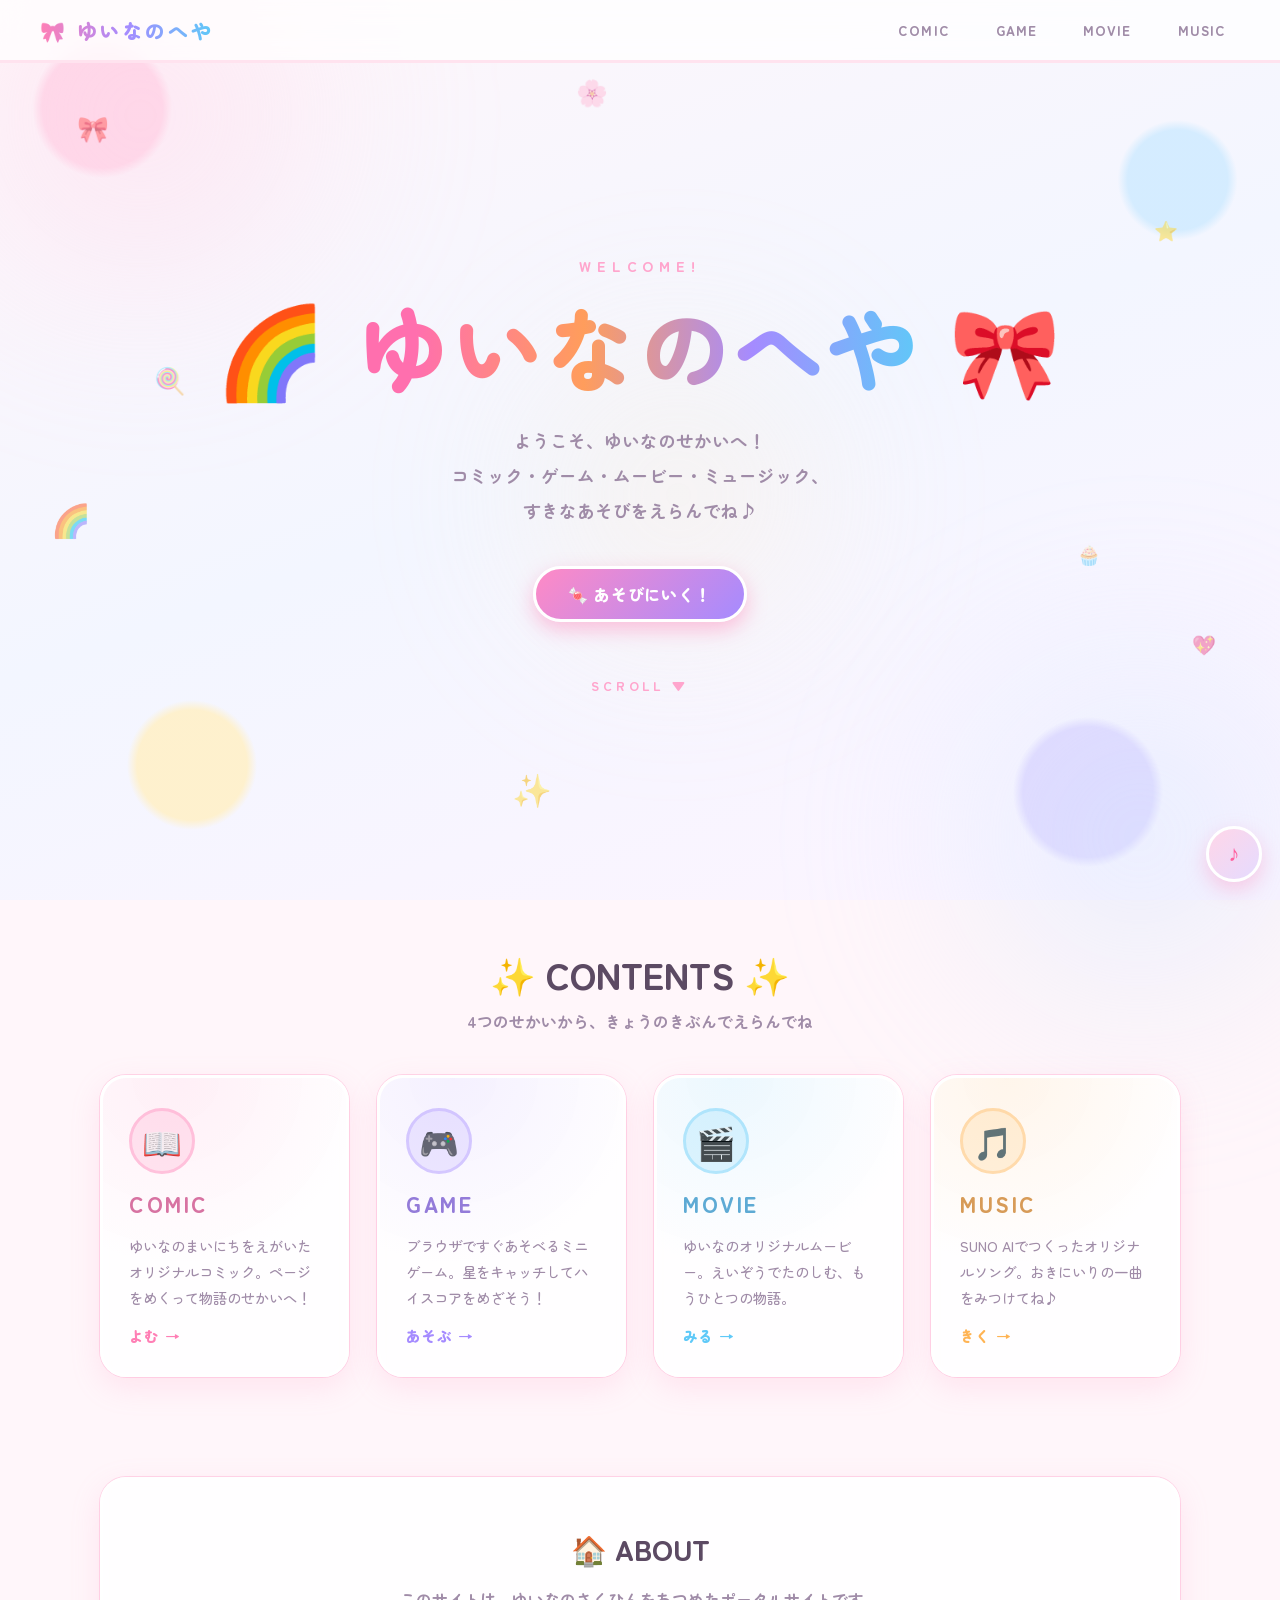
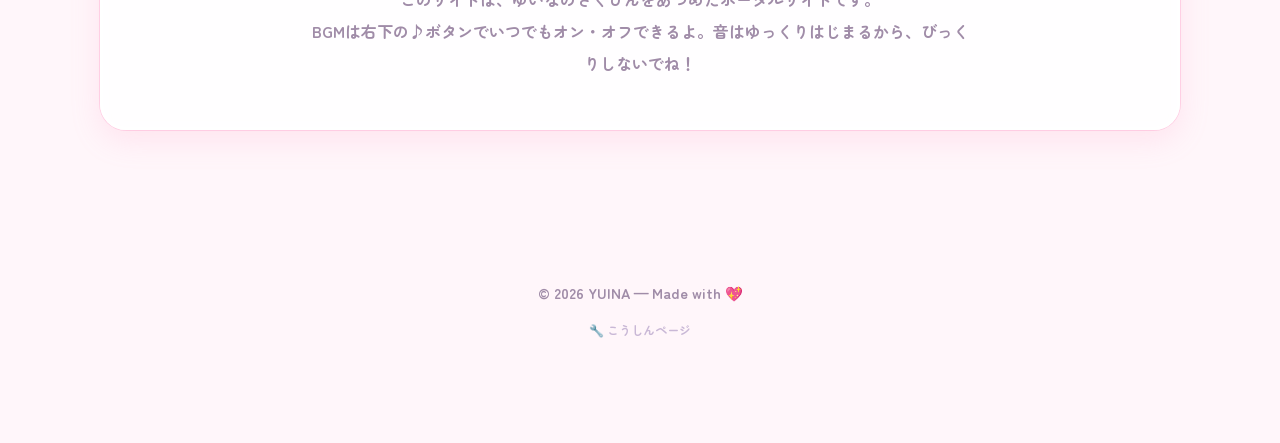
==== commit 2b61850d: "Add drag-and-drop publish page (upload.html) and manifest-driven comics - upload.html: drop files on" ====
--- a/index.html
+++ b/index.html
@@ -241,6 +241,7 @@
 
     <footer class="site-footer">
       <p>© 2026 YUINA — Made with 💖</p>
+      <p><a href="upload.html" style="color: #c9b8d6; font-size: 0.75rem; text-decoration: none;">🔧 こうしんページ</a></p>
     </footer>
 
     <script src="js/bgm.js"></script>
